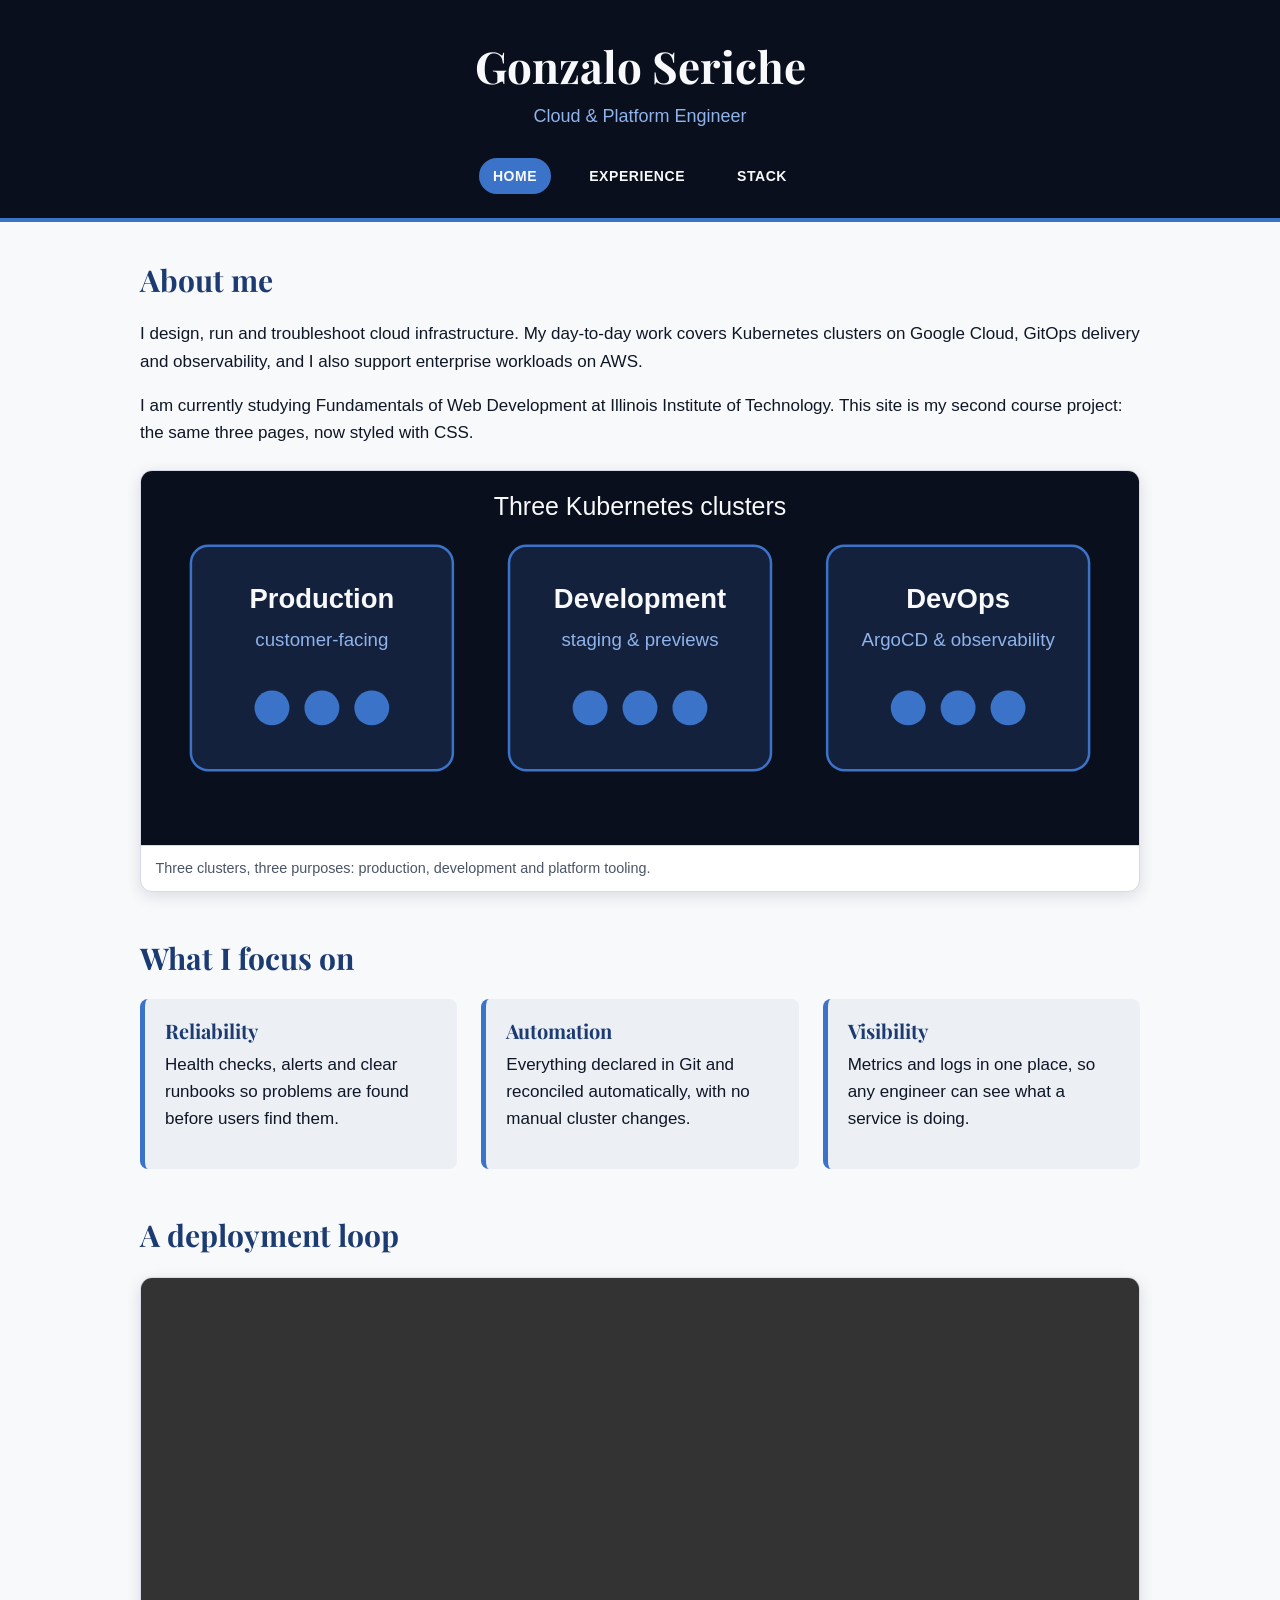
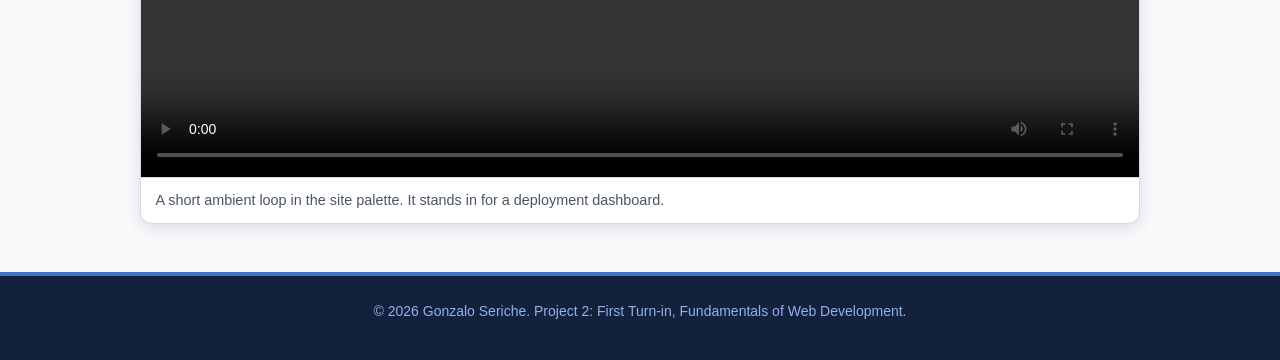
==== index.html @ 0f351dfd "Add home page" ====
<!DOCTYPE html>
<html lang="en">
  <head>
    <meta charset="utf-8">
    <meta name="viewport" content="width=device-width, initial-scale=1">
    <title>Gonzalo Seriche | Cloud &amp; Platform Engineer</title>
    <link rel="stylesheet" href="css/reset.css">
    <link rel="stylesheet" href="css/styles.css">
  </head>
  <body>
    <header>
      <h1>Gonzalo Seriche</h1>
      <p class="tagline">Cloud &amp; Platform Engineer</p>
      <nav>
        <ul>
          <li><a href="index.html" aria-current="page">Home</a></li>
          <li><a href="experience.html">Experience</a></li>
          <li><a href="stack.html">Stack</a></li>
        </ul>
      </nav>
    </header>
    <main>
      <section>
        <h2>About me</h2>
        <p>
          I design, run and troubleshoot cloud infrastructure. My day-to-day
          work covers Kubernetes clusters on Google Cloud, GitOps delivery and
          observability, and I also support enterprise workloads on AWS.
        </p>
        <p>
          I am currently studying Fundamentals of Web Development at Illinois
          Institute of Technology. This site is my second course project:
          the same three pages, now styled with CSS.
        </p>
        <figure>
          <img src="images/gke-clusters.svg" alt="Diagram of three Kubernetes clusters: production, development and devops">
          <figcaption>Three clusters, three purposes: production, development and platform tooling.</figcaption>
        </figure>
      </section>
      <section>
        <h2>What I focus on</h2>
        <div class="card-row">
          <article class="card">
            <h3>Reliability</h3>
            <p>Health checks, alerts and clear runbooks so problems are found before users find them.</p>
          </article>
          <article class="card">
            <h3>Automation</h3>
            <p>Everything declared in Git and reconciled automatically, with no manual cluster changes.</p>
          </article>
          <article class="card">
            <h3>Visibility</h3>
            <p>Metrics and logs in one place, so any engineer can see what a service is doing.</p>
          </article>
        </div>
      </section>
      <section>
        <h2>A deployment loop</h2>
        <figure>
          <video controls preload="metadata" width="640" height="360">
            <source src="media/pipeline-loop.mp4" type="video/mp4">
            Your browser does not support the video element.
          </video>
          <figcaption>A short ambient loop in the site palette. It stands in for a deployment dashboard.</figcaption>
        </figure>
      </section>
    </main>
    <footer>
      <p>&copy; 2026 Gonzalo Seriche. Project 2: First Turn-in, Fundamentals of Web Development.</p>
    </footer>
  </body>
</html>
---- css/styles.css ----
/* Palette inspired by terralithlabs.com: deep navy, ocean blue, cool off-white */
@import url("https://fonts.googleapis.com/css2?family=Playfair+Display:wght@400;700&display=swap");

:root {
  --navy-900: #0a0f1d;
  --navy-700: #14213d;
  --primary: #1d3b73;
  --accent: #3b73c9;
  --accent-light: #8fb3ea;
  --background: #f8f9fb;
  --foreground: #0f1626;
  --muted: #eceff4;
  --muted-text: #4a5568;
  --border: #d5dbe6;
}

/* Base: native browser font for body text */
body {
  background-color: var(--background);
  color: var(--foreground);
  font-family: Helvetica, Arial, sans-serif;
  font-size: 1.0625rem;
  line-height: 1.6;
}

/* Imported font for headings */
h1,
h2,
h3 {
  font-family: "Playfair Display", Georgia, serif;
  color: var(--primary);
  line-height: 1.2;
}

h1 {
  font-size: 2.75rem;
  font-weight: 700;
}

h2 {
  font-size: 1.875rem;
  font-weight: 700;
  margin-bottom: 0.75em;
}

h3 {
  font-size: 1.25rem;
  font-weight: 700;
  margin-bottom: 0.4em;
}

p {
  margin-bottom: 1em;
}

/* Style element 1: dark header band */
header {
  background-color: var(--navy-900);
  color: var(--background);
  padding: 2.5rem 5% 1.5rem;
  text-align: center;
  border-bottom: 4px solid var(--accent);
}

header h1 {
  color: var(--background);
}

header .tagline {
  color: var(--accent-light);
  font-size: 1.125rem;
  margin: 0.5em 0 1.5em;
}

/* Style element 2: centered horizontal navigation */
nav ul {
  display: flex;
  justify-content: center;
  flex-wrap: wrap;
  gap: 0.5rem 1.5rem;
}

nav a {
  display: block;
  padding: 0.5em 1em;
  border-radius: 2em;
  color: var(--background);
  font-weight: 700;
  letter-spacing: 0.04em;
  text-transform: uppercase;
  font-size: 0.875rem;
}

nav a:hover,
nav a:focus,
nav a[aria-current="page"] {
  background-color: var(--accent);
}

/* Fluid layout: percentages and relative units */
main {
  width: 90%;
  max-width: 62.5rem;
  margin: 2.5rem auto;
}

section {
  margin-bottom: 3rem;
}

/* Style element 3: content links */
main a {
  color: var(--accent);
  font-weight: 700;
  border-bottom: 2px solid transparent;
}

main a:hover,
main a:focus {
  border-bottom-color: var(--accent);
}

/* Style element 4: figures with rounded corners and shadow */
figure {
  background-color: #ffffff;
  border: 1px solid var(--border);
  border-radius: 0.75rem;
  box-shadow: 0 0.25rem 1rem rgba(10, 15, 29, 0.12);
  overflow: hidden;
  margin: 1.5rem 0;
}

figure img,
figure video {
  width: 100%;
}

figcaption {
  padding: 0.75em 1em;
  font-size: 0.9rem;
  color: var(--muted-text);
  border-top: 1px solid var(--border);
}

/* Style element 5: footer */
footer {
  background-color: var(--navy-700);
  color: var(--accent-light);
  text-align: center;
  padding: 1.5rem 5%;
  font-size: 0.875rem;
  border-top: 4px solid var(--accent);
}

/* Cards (fluid, percentage widths) */
.card-row {
  display: flex;
  flex-wrap: wrap;
  gap: 1.5rem;
}

.card {
  flex: 1 1 30%;
  min-width: 14rem;
  background-color: var(--muted);
  border-left: 5px solid var(--accent);
  border-radius: 0.5rem;
  padding: 1.25rem;
}

/* Fixed-width layout: used on the Stack page, width is intentionally rigid (640px) */
.fixed-panel {
  width: 640px;
  margin: 0 auto 3rem;
  background-color: var(--primary);
  color: var(--background);
  border-radius: 0.75rem;
  padding: 1.5rem 2rem;
}

.fixed-panel h2 {
  color: var(--background);
}

dl dt {
  font-weight: 700;
  color: var(--primary);
  margin-top: 1em;
}

dl dd {
  margin-left: 1.25em;
  color: var(--muted-text);
}

.fixed-panel dt {
  color: var(--accent-light);
}

.fixed-panel dd {
  color: var(--background);
}

.timeline li {
  border-left: 3px solid var(--accent);
  padding: 0 0 1.5rem 1.25rem;
  position: relative;
}

.timeline li::before {
  content: "";
  position: absolute;
  left: -0.5rem;
  top: 0.35rem;
  width: 0.8rem;
  height: 0.8rem;
  border-radius: 50%;
  background-color: var(--accent);
}

.timeline .when {
  color: var(--muted-text);
  font-size: 0.9rem;
}
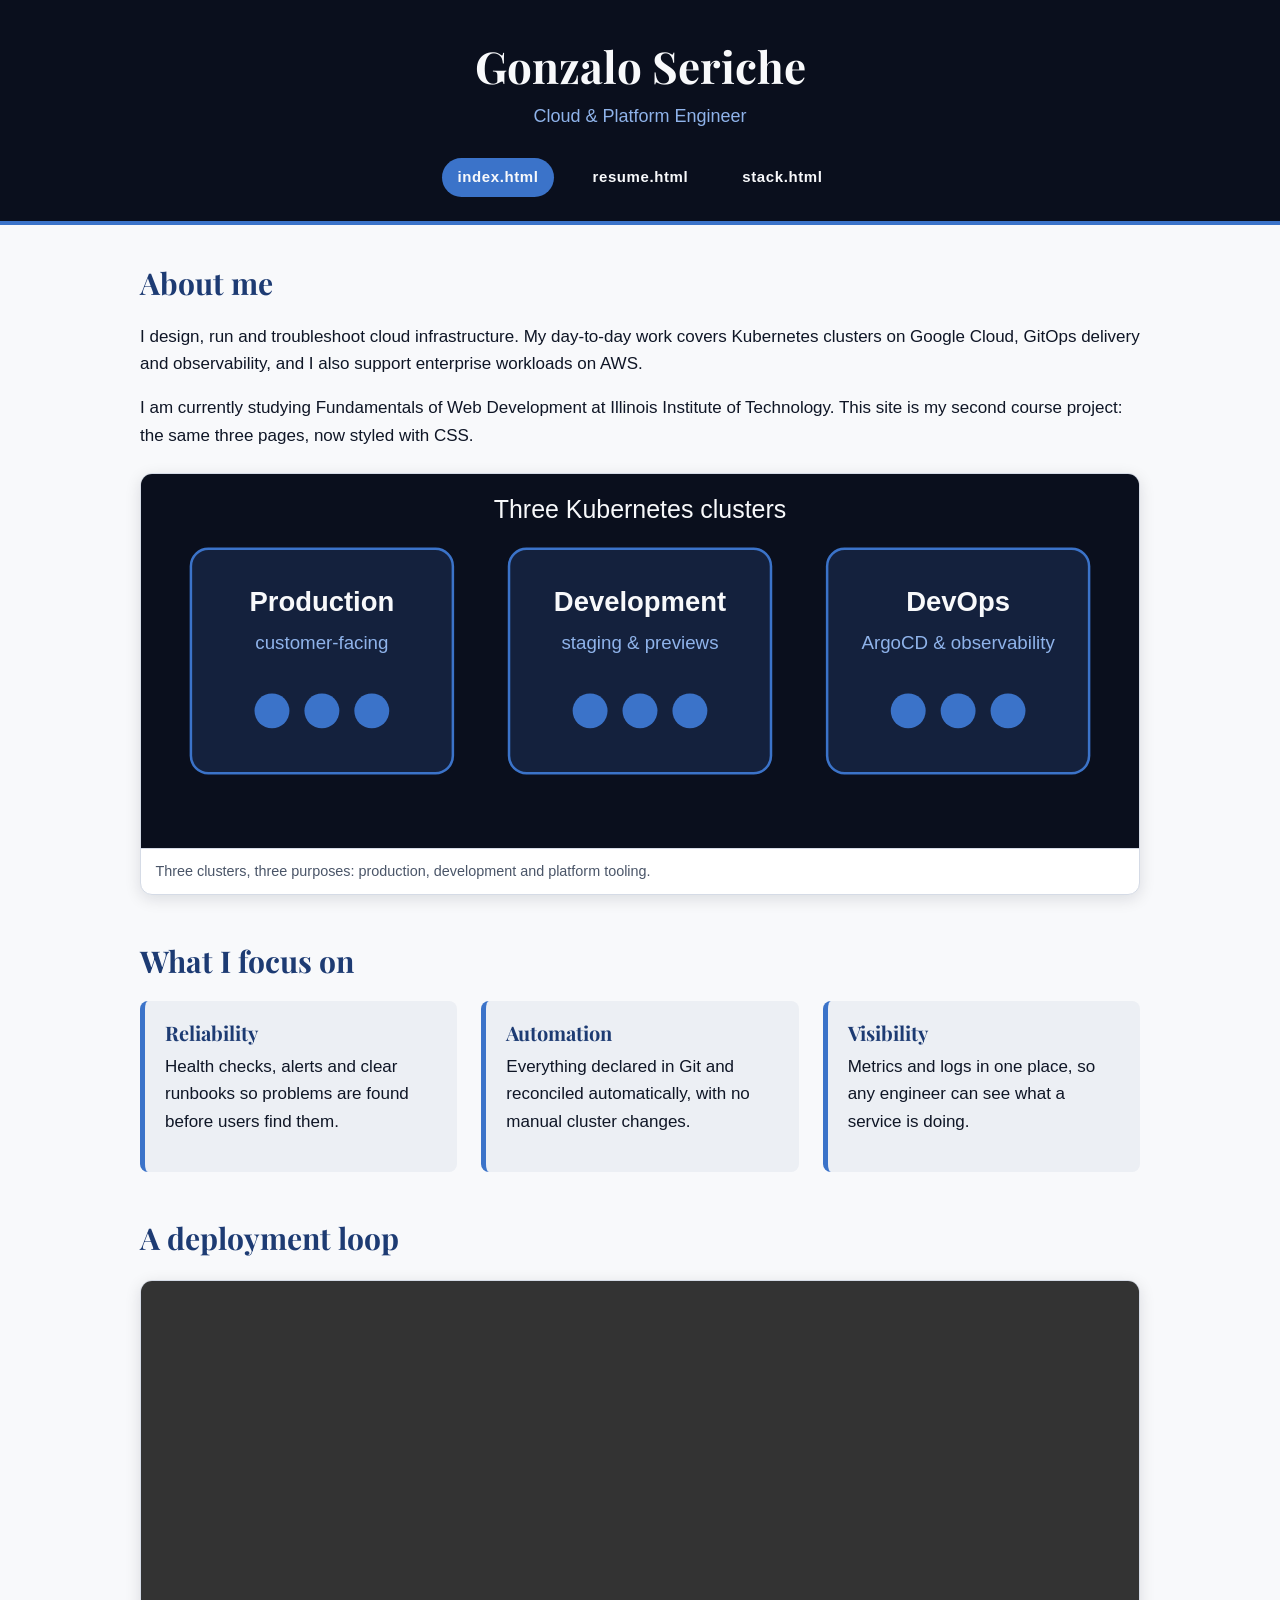
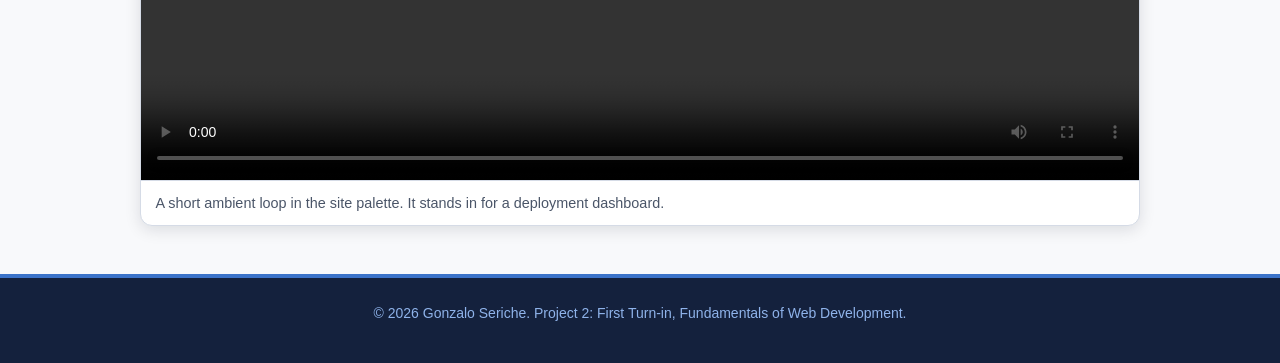
==== commit bd39b1fa: "Rename experience page to resume and use file names in navigation" ====
--- a/index.html
+++ b/index.html
@@ -13,9 +13,9 @@
       <p class="tagline">Cloud &amp; Platform Engineer</p>
       <nav>
         <ul>
-          <li><a href="index.html" aria-current="page">Home</a></li>
-          <li><a href="experience.html">Experience</a></li>
-          <li><a href="stack.html">Stack</a></li>
+          <li><a href="index.html" aria-current="page">index.html</a></li>
+          <li><a href="resume.html">resume.html</a></li>
+          <li><a href="stack.html">stack.html</a></li>
         </ul>
       </nav>
     </header>
--- a/css/styles.css
+++ b/css/styles.css
@@ -87,8 +87,7 @@
   color: var(--background);
   font-weight: 700;
   letter-spacing: 0.04em;
-  text-transform: uppercase;
-  font-size: 0.875rem;
+  font-size: 0.9375rem;
 }
 
 nav a:hover,
